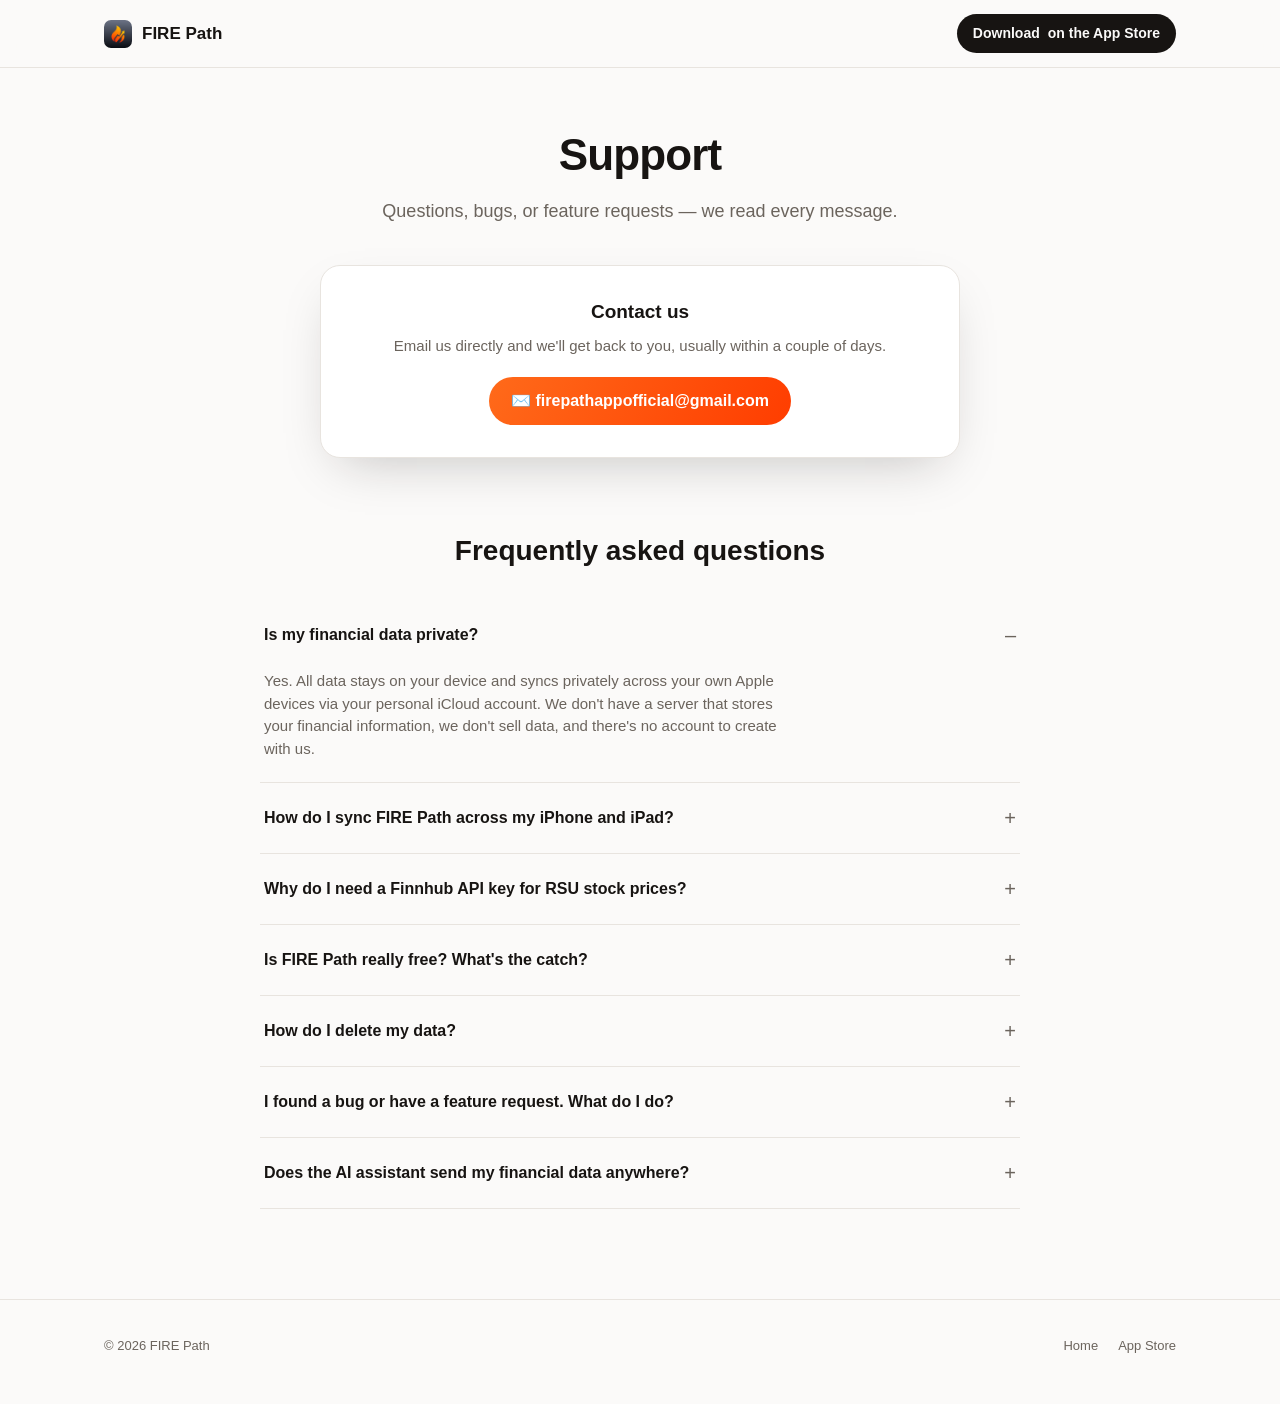
==== support.html @ c10307b7 "Add files via upload" ====
<!DOCTYPE html>
<html lang="en">
<head>
<meta charset="UTF-8">
<meta name="viewport" content="width=device-width, initial-scale=1.0">
<title>FIRE Path — Support</title>
<meta name="description" content="Get help with FIRE Path — contact support, find answers to common questions about syncing, privacy, and features.">

<link rel="icon" href="assets/icon.png">
<link rel="apple-touch-icon" href="assets/icon.png">
<link rel="stylesheet" href="assets/style.css">
</head>
<body>

<nav class="nav">
  <div class="nav-inner">
    <a class="brand" href="index.html">
      <img src="assets/icon.png" alt="FIRE Path icon">
      FIRE Path
    </a>
    <a class="nav-cta" href="https://apps.apple.com/us/app/fire-path-fi-planner/id6779468041" target="_blank" rel="noopener">
       Download <span class="long">on the App Store</span>
    </a>
  </div>
</nav>

<main>

  <header class="wrap support-hero">
    <h1>Support</h1>
    <p>Questions, bugs, or feature requests — we read every message.</p>
  </header>

  <div class="wrap">
    <div class="contact-card">
      <h2>Contact us</h2>
      <p>Email us directly and we'll get back to you, usually within a couple of days.</p>
      <a class="contact-email" href="mailto:firepathappofficial@gmail.com">✉️ firepathappofficial@gmail.com</a>
    </div>

    <section class="faq">
      <h2>Frequently asked questions</h2>

      <details class="faq-item" open>
        <summary>Is my financial data private?</summary>
        <p>Yes. All data stays on your device and syncs privately across your own Apple devices via your personal iCloud account. We don't have a server that stores your financial information, we don't sell data, and there's no account to create with us.</p>
      </details>

      <details class="faq-item">
        <summary>How do I sync FIRE Path across my iPhone and iPad?</summary>
        <p>Make sure you're signed into the same iCloud account on each device and that iCloud Drive is enabled in Settings. FIRE Path syncs automatically in the background — no setup required inside the app.</p>
      </details>

      <details class="faq-item">
        <summary>Why do I need a Finnhub API key for RSU stock prices?</summary>
        <p>Live stock prices for RSU grants come from Finnhub's free API. Since FIRE Path doesn't run its own servers, you connect your own free Finnhub key in Settings so price lookups happen directly between your device and Finnhub — nothing passes through us.</p>
      </details>

      <details class="faq-item">
        <summary>Is FIRE Path really free? What's the catch?</summary>
        <p>FIRE Path is free with no subscription and no in-app purchases. There's no catch — it was built out of a personal need for a better FIRE planning tool, and we'd rather people use it than paywall it.</p>
      </details>

      <details class="faq-item">
        <summary>How do I delete my data?</summary>
        <p>Go to Settings → scroll to the bottom → "Erase All Data." This permanently removes everything stored on your device (and from iCloud, if sync is enabled). This can't be undone, so consider it a hard reset.</p>
      </details>

      <details class="faq-item">
        <summary>I found a bug or have a feature request. What do I do?</summary>
        <p>Email <a href="mailto:firepathappofficial@gmail.com">firepathappofficial@gmail.com</a> with as much detail as you can — what you expected, what happened instead, and your device/iOS version if it's a bug. Feature requests are genuinely read and considered for future updates.</p>
      </details>

      <details class="faq-item">
        <summary>Does the AI assistant send my financial data anywhere?</summary>
        <p>The AI assistant runs on-device using Apple's on-device intelligence, so your financial details are not sent to an external server to generate responses.</p>
      </details>
    </section>
  </div>

</main>

<footer>
  <div class="wrap footer-inner">
    <span>© 2026 FIRE Path</span>
    <div class="footer-links">
      <a href="index.html">Home</a>
      <a href="https://apps.apple.com/us/app/fire-path-fi-planner/id6779468041" target="_blank" rel="noopener">App Store</a>
    </div>
  </div>
</footer>

</body>
</html>
---- assets/style.css ----
:root{
    --bg:#fbfaf9;
    --bg-alt:#f3f1ee;
    --surface:#ffffff;
    --text:#171412;
    --text-muted:#6b645d;
    --border:#e8e4df;
    --accent:#ff6a1a;
    --accent-2:#ff3d00;
    --accent-contrast:#ffffff;
    --shadow: 0 20px 50px -20px rgba(23,20,18,0.25);
  }

  @media (prefers-color-scheme: dark){
    :root:not([data-theme="light"]){
      --bg:#121011;
      --bg-alt:#1a1717;
      --surface:#1d1a1a;
      --text:#f6f3f1;
      --text-muted:#a89f97;
      --border:#312c2a;
      --accent:#ff7a2e;
      --accent-2:#ff4d1c;
      --accent-contrast:#171412;
      --shadow: 0 20px 60px -20px rgba(0,0,0,0.6);
    }
  }
  :root[data-theme="dark"]{
    --bg:#121011;
    --bg-alt:#1a1717;
    --surface:#1d1a1a;
    --text:#f6f3f1;
    --text-muted:#a89f97;
    --border:#312c2a;
    --accent:#ff7a2e;
    --accent-2:#ff4d1c;
    --accent-contrast:#171412;
    --shadow: 0 20px 60px -20px rgba(0,0,0,0.6);
  }

  *{ box-sizing:border-box; }
  html{ scroll-behavior:smooth; }
  body{
    margin:0;
    background:var(--bg);
    color:var(--text);
    font-family:-apple-system,BlinkMacSystemFont,"SF Pro Text","Segoe UI",Roboto,Helvetica,Arial,sans-serif;
    line-height:1.5;
    -webkit-font-smoothing:antialiased;
  }
  img{ max-width:100%; display:block; }
  a{ color:inherit; }

  .wrap{
    max-width:1120px;
    margin:0 auto;
    padding:0 24px;
  }

  /* Nav */
  .nav{
    position:sticky; top:0; z-index:20;
    background:color-mix(in srgb, var(--bg) 88%, transparent);
    backdrop-filter:saturate(180%) blur(14px);
    border-bottom:1px solid var(--border);
  }
  .nav-inner{
    max-width:1120px; margin:0 auto; padding:14px 24px;
    display:flex; align-items:center; justify-content:space-between;
  }
  .brand{ display:flex; align-items:center; gap:10px; font-weight:700; font-size:17px; text-decoration:none; }
  .brand img{ width:28px; height:28px; border-radius:7px; }
  .nav-cta{
    display:inline-flex; align-items:center; gap:8px;
    background:var(--text); color:var(--bg);
    padding:9px 16px; border-radius:100px;
    font-size:14px; font-weight:600; text-decoration:none;
    white-space:nowrap;
  }

  /* Hero */
  .hero{
    padding:64px 0 40px;
    display:grid;
    grid-template-columns:1.05fr 0.95fr;
    gap:48px;
    align-items:center;
  }
  .eyebrow{
    display:inline-flex; align-items:center; gap:8px;
    font-size:13px; font-weight:600; letter-spacing:.02em;
    color:var(--accent);
    background:color-mix(in srgb, var(--accent) 12%, transparent);
    border:1px solid color-mix(in srgb, var(--accent) 30%, transparent);
    padding:6px 12px; border-radius:100px;
    margin-bottom:20px;
  }
  h1{
    font-size:clamp(34px, 5vw, 54px);
    line-height:1.05;
    letter-spacing:-0.02em;
    margin:0 0 20px;
    font-weight:800;
  }
  .accent-text{
    background:linear-gradient(120deg, var(--accent), var(--accent-2));
    -webkit-background-clip:text;
    background-clip:text;
    color:transparent;
  }
  .lede{
    font-size:19px;
    color:var(--text-muted);
    max-width:46ch;
    margin:0 0 32px;
  }
  .cta-row{ display:flex; gap:14px; flex-wrap:wrap; align-items:center; }
  .btn-primary{
    display:inline-flex; align-items:center; gap:10px;
    background:linear-gradient(120deg, var(--accent), var(--accent-2));
    color:var(--accent-contrast);
    padding:14px 24px; border-radius:100px;
    font-weight:700; font-size:16px; text-decoration:none;
    box-shadow:0 12px 30px -10px color-mix(in srgb, var(--accent) 60%, transparent);
  }
  .btn-secondary{
    display:inline-flex; align-items:center; gap:8px;
    padding:14px 22px; border-radius:100px;
    font-weight:600; font-size:16px; text-decoration:none;
    border:1px solid var(--border);
    color:var(--text);
  }
  .trust-row{
    display:flex; gap:20px; flex-wrap:wrap;
    margin-top:28px;
    font-size:13px; color:var(--text-muted);
  }
  .trust-row span{ display:inline-flex; align-items:center; gap:6px; }

  .hero-art{ position:relative; display:flex; justify-content:center; }
  .hero-art img{
    width:min(320px, 78vw);
    filter:drop-shadow(var(--shadow));
  }
  .hero-glow{
    position:absolute; inset:-10% -10% auto -10%; height:110%;
    background:radial-gradient(closest-side, color-mix(in srgb, var(--accent) 22%, transparent), transparent 70%);
    z-index:-1;
    filter:blur(10px);
  }

  /* Logos / stat strip */
  .stat-strip{
    border-top:1px solid var(--border);
    border-bottom:1px solid var(--border);
    background:var(--bg-alt);
  }
  .stat-strip-inner{
    max-width:1120px; margin:0 auto; padding:28px 24px;
    display:grid; grid-template-columns:repeat(4,1fr); gap:24px;
    text-align:center;
  }
  .stat-num{ font-size:26px; font-weight:800; color:var(--accent); }
  .stat-label{ font-size:13px; color:var(--text-muted); margin-top:4px; }

  /* Feature sections */
  .feature{
    padding:88px 0;
    display:grid;
    grid-template-columns:1fr 1fr;
    gap:64px;
    align-items:center;
    border-bottom:1px solid var(--border);
  }
  .feature:last-of-type{ border-bottom:none; }
  .feature.reverse .feature-art{ order:2; }
  .feature.reverse .feature-copy{ order:1; }
  .feature-art{ display:flex; justify-content:center; }
  .feature-art img{
    width:min(300px, 100%);
    border-radius:28px;
    box-shadow:var(--shadow);
  }
  .feature-tag{
    display:inline-block;
    font-size:12px; font-weight:700; letter-spacing:.04em; text-transform:uppercase;
    color:var(--accent);
    margin-bottom:12px;
  }
  .feature-copy h2{
    font-size:clamp(24px,3vw,32px);
    letter-spacing:-0.01em;
    margin:0 0 16px;
    font-weight:800;
  }
  .feature-copy p{
    color:var(--text-muted);
    font-size:17px;
    max-width:44ch;
    margin:0 0 20px;
  }
  .feature-list{
    list-style:none; padding:0; margin:0;
    display:grid; gap:10px;
  }
  .feature-list li{
    display:flex; gap:10px; align-items:flex-start;
    font-size:15px; color:var(--text);
  }
  .feature-list li::before{
    content:"";
    flex:none;
    width:18px; height:18px; margin-top:2px;
    border-radius:50%;
    background:linear-gradient(120deg, var(--accent), var(--accent-2));
    -webkit-mask:url("data:image/svg+xml;utf8,<svg xmlns='http://www.w3.org/2000/svg' viewBox='0 0 24 24'><path fill='black' d='M9 16.2 4.8 12l-1.4 1.4L9 19 21 7l-1.4-1.4z'/></svg>") center/60% no-repeat;
    mask:url("data:image/svg+xml;utf8,<svg xmlns='http://www.w3.org/2000/svg' viewBox='0 0 24 24'><path fill='black' d='M9 16.2 4.8 12l-1.4 1.4L9 19 21 7l-1.4-1.4z'/></svg>") center/60% no-repeat;
  }

  /* Grid of small feature cards */
  .more{
    padding:88px 0;
    background:var(--bg-alt);
    border-bottom:1px solid var(--border);
  }
  .more h2{
    font-size:clamp(24px,3vw,32px);
    text-align:center;
    margin:0 0 12px;
    letter-spacing:-0.01em;
    font-weight:800;
  }
  .more .sub{
    text-align:center; color:var(--text-muted); font-size:17px;
    max-width:52ch; margin:0 auto 48px;
  }
  .card-grid{
    display:grid;
    grid-template-columns:repeat(3, 1fr);
    gap:20px;
  }
  .card{
    background:var(--surface);
    border:1px solid var(--border);
    border-radius:18px;
    padding:24px;
  }
  .card .ico{
    width:40px; height:40px;
    border-radius:11px;
    display:flex; align-items:center; justify-content:center;
    background:linear-gradient(135deg, color-mix(in srgb, var(--accent) 20%, transparent), color-mix(in srgb, var(--accent-2) 20%, transparent));
    font-size:19px;
    margin-bottom:14px;
  }
  .card h3{ font-size:16px; margin:0 0 8px; font-weight:700; }
  .card p{ font-size:14px; color:var(--text-muted); margin:0; }

  /* Privacy band */
  .privacy{
    padding:80px 0;
    text-align:center;
  }
  .privacy h2{
    font-size:clamp(24px,3vw,32px);
    margin:0 0 14px;
    font-weight:800;
    letter-spacing:-0.01em;
  }
  .privacy p{
    color:var(--text-muted); font-size:17px;
    max-width:56ch; margin:0 auto;
  }
  .privacy-badges{
    display:flex; gap:12px; justify-content:center; flex-wrap:wrap;
    margin-top:28px;
  }
  .badge{
    font-size:13px; font-weight:600;
    border:1px solid var(--border);
    padding:8px 14px; border-radius:100px;
    color:var(--text);
  }

  /* Final CTA */
  .final-cta{
    padding:90px 0 100px;
    text-align:center;
    background:linear-gradient(180deg, transparent, color-mix(in srgb, var(--accent) 8%, transparent));
  }
  .final-cta h2{
    font-size:clamp(28px,4vw,40px);
    margin:0 0 16px;
    font-weight:800;
    letter-spacing:-0.02em;
  }
  .final-cta p{
    color:var(--text-muted); font-size:18px;
    margin:0 0 32px;
  }

  footer{
    border-top:1px solid var(--border);
    padding:36px 0 48px;
  }
  .footer-inner{
    display:flex; justify-content:space-between; align-items:center;
    flex-wrap:wrap; gap:16px;
    font-size:13px; color:var(--text-muted);
  }
  .footer-links{ display:flex; gap:20px; flex-wrap:wrap; }
  .footer-links a{ text-decoration:none; color:var(--text-muted); }
  .footer-links a:hover{ color:var(--text); }

  @media (max-width: 860px){
    .hero{ grid-template-columns:1fr; padding-top:40px; text-align:center; }
    .cta-row{ justify-content:center; }
    .trust-row{ justify-content:center; }
    .lede{ margin-left:auto; margin-right:auto; }
    .hero-art{ order:-1; }
    .stat-strip-inner{ grid-template-columns:repeat(2,1fr); }
    .feature{ grid-template-columns:1fr; padding:56px 0; text-align:center; }
    .feature.reverse .feature-art, .feature.reverse .feature-copy{ order:initial; }
    .feature-copy p{ margin-left:auto; margin-right:auto; }
    .feature-list{ text-align:left; max-width:340px; margin:0 auto; }
    .card-grid{ grid-template-columns:1fr 1fr; }
  }
  @media (max-width: 520px){
    .card-grid{ grid-template-columns:1fr; }
    .nav-cta span.long{ display:none; }
  }

/* Support page */
.support-hero{
  padding:64px 0 40px;
  text-align:center;
}
.support-hero h1{
  font-size:clamp(30px,4.5vw,44px);
}
.support-hero p{
  color:var(--text-muted); font-size:18px;
  max-width:52ch; margin:0 auto;
}
.contact-card{
  max-width:640px; margin:0 auto 72px;
  background:var(--surface);
  border:1px solid var(--border);
  border-radius:20px;
  padding:32px;
  text-align:center;
  box-shadow:var(--shadow);
}
.contact-card h2{ font-size:19px; margin:0 0 8px; font-weight:800; }
.contact-card p{ color:var(--text-muted); font-size:15px; margin:0 0 20px; }
.contact-email{
  display:inline-flex; align-items:center; gap:8px;
  font-size:16px; font-weight:700;
  text-decoration:none;
  color:var(--accent-contrast);
  background:linear-gradient(120deg, var(--accent), var(--accent-2));
  padding:12px 22px; border-radius:100px;
}
.faq{
  max-width:760px; margin:0 auto;
  padding-bottom:90px;
}
.faq h2{
  font-size:clamp(22px,3vw,28px);
  margin:0 0 28px;
  font-weight:800;
  text-align:center;
}
.faq-item{
  border-bottom:1px solid var(--border);
}
.faq-item summary{
  cursor:pointer;
  list-style:none;
  padding:20px 4px;
  font-size:16px; font-weight:600;
  display:flex; justify-content:space-between; align-items:center; gap:16px;
}
.faq-item summary::-webkit-details-marker{ display:none; }
.faq-item summary::after{
  content:"+";
  flex:none;
  font-size:20px; font-weight:400;
  color:var(--text-muted);
  transition:transform .15s ease;
}
.faq-item[open] summary::after{ content:"–"; }
.faq-item p{
  margin:0 4px 22px;
  color:var(--text-muted);
  font-size:15px;
  max-width:64ch;
}
.faq-item p a{ color:var(--accent); font-weight:600; text-decoration:none; }
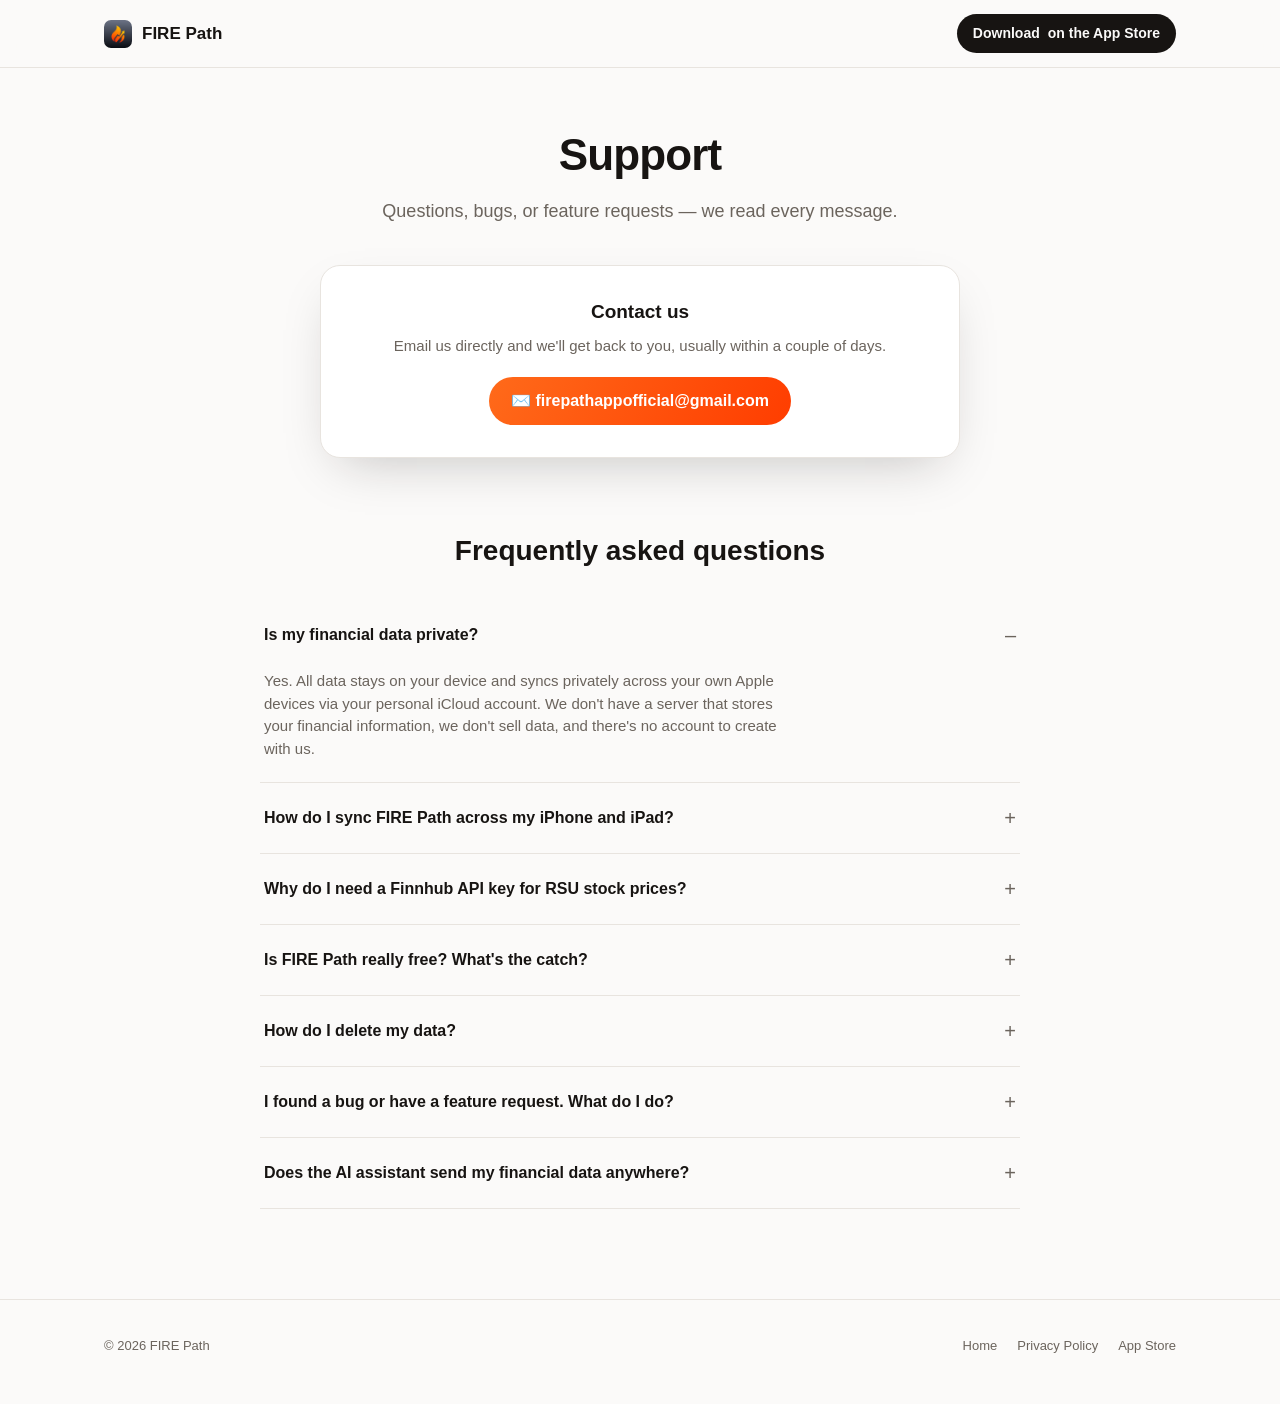
==== commit b1d500bd: "Add files via upload" ====
--- a/support.html
+++ b/support.html
@@ -85,6 +85,7 @@
     <span>© 2026 FIRE Path</span>
     <div class="footer-links">
       <a href="index.html">Home</a>
+      <a href="privacy.html">Privacy Policy</a>
       <a href="https://apps.apple.com/us/app/fire-path-fi-planner/id6779468041" target="_blank" rel="noopener">App Store</a>
     </div>
   </div>
